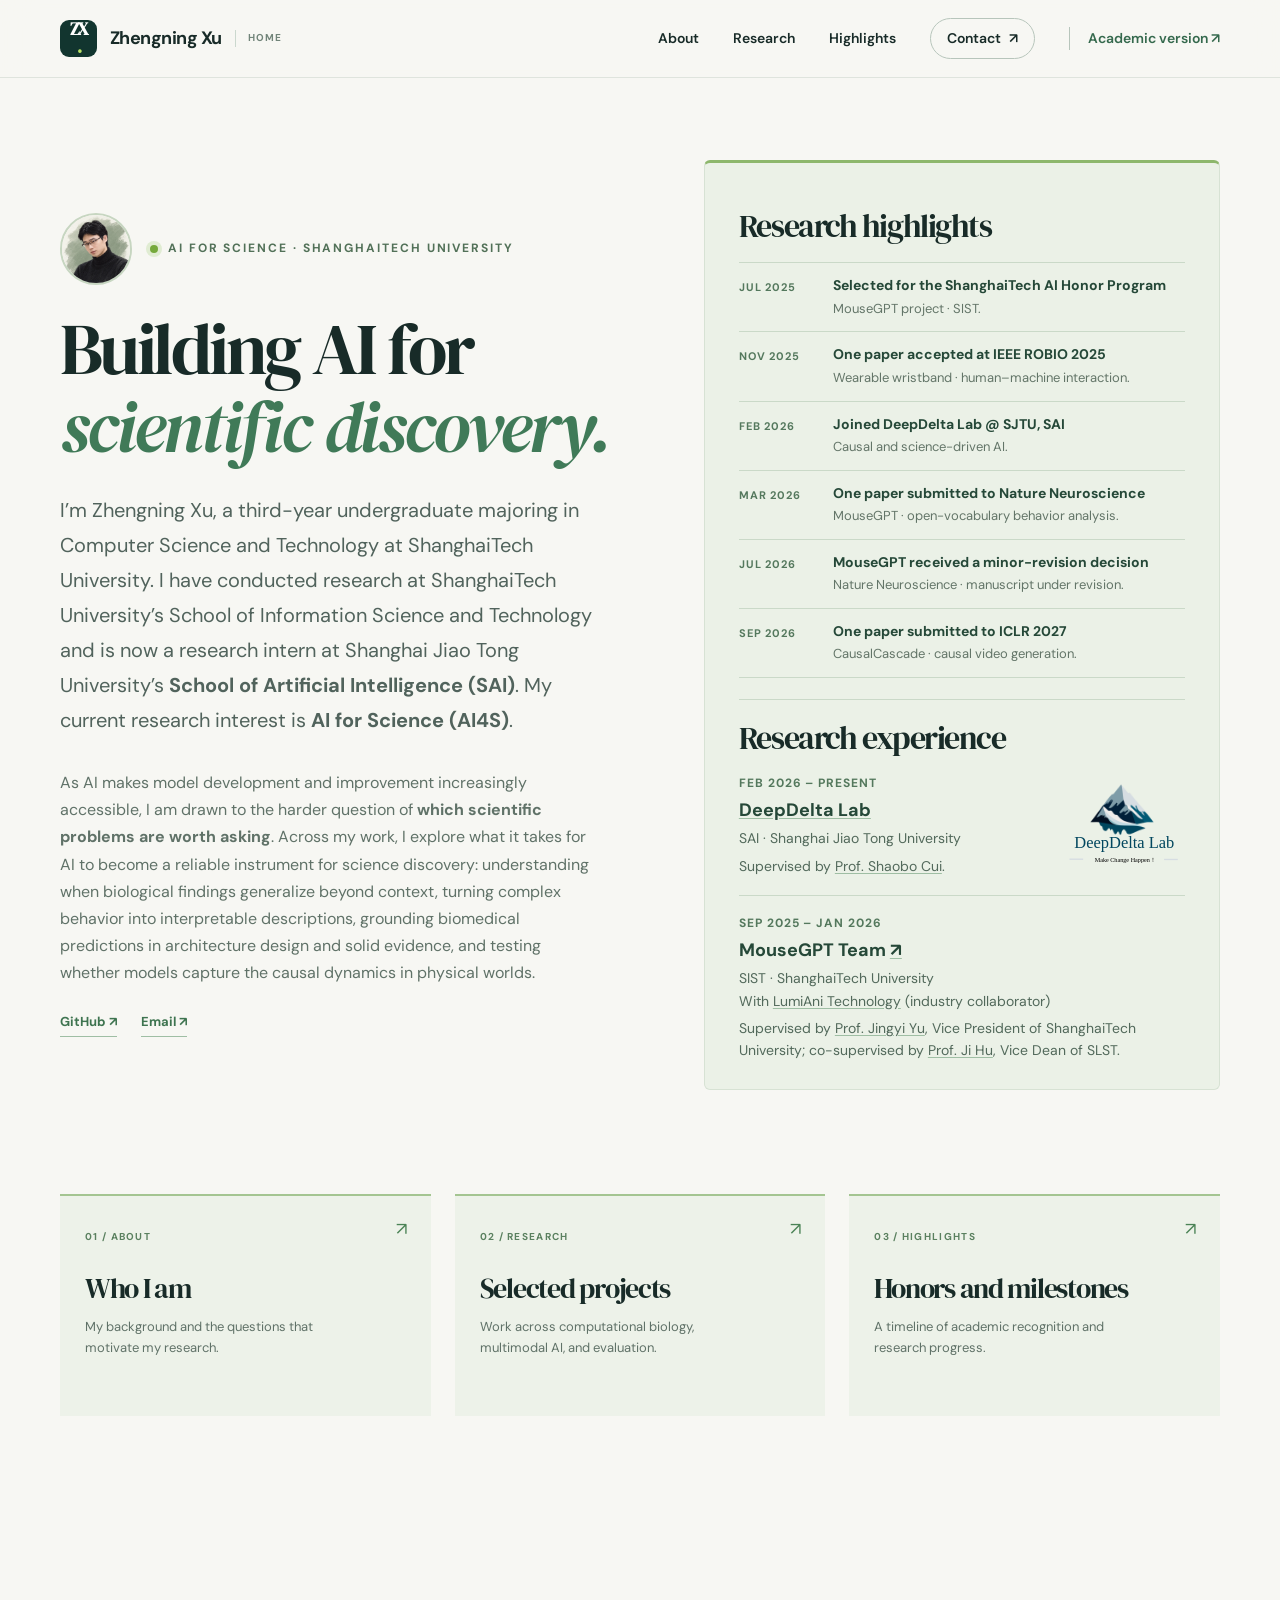
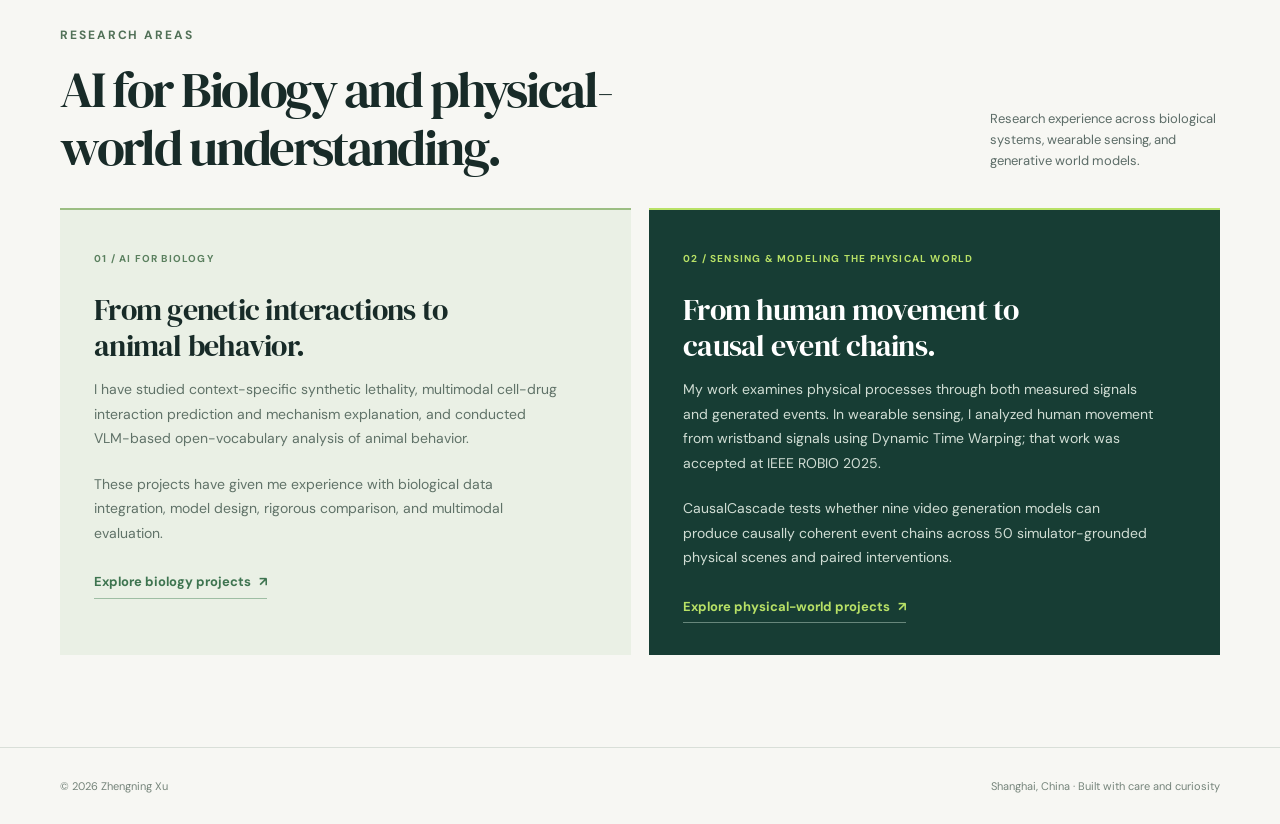
==== visual/index.html @ 9ac3971f "Publish both academic and visual homepage versions" ====
<!doctype html>
<html lang="en">
<head>
  <meta charset="utf-8">
  <meta name="viewport" content="width=device-width, initial-scale=1">
  <meta name="theme-color" content="#f7f7f3">
  <meta name="description" content="Zhengning Xu works on AI for Science, from multimodal animal behavior and cancer drug response to causal evaluation of generative video models.">
  <meta property="og:type" content="website">
  <meta property="og:title" content="Zhengning Xu · Academic Homepage">
  <meta property="og:description" content="Zhengning Xu works on AI for Science, from multimodal animal behavior and cancer drug response to causal evaluation of generative video models.">
  <meta property="og:url" content="https://owenxush.github.io/visual/">
  <title>Zhengning Xu · Academic Homepage</title>
  <link rel="canonical" href="https://owenxush.github.io/visual/">
  <link rel="icon" href="favicon.svg" type="image/svg+xml">
  <link rel="stylesheet" href="styles.css?v=15">
</head>
<body class="home-page">
  <a class="skip-link" href="#main">Skip to content</a>

  <header class="site-header">
    <div class="shell header-inner">
      <a class="brand" href="index.html" aria-label="Zhengning Xu, home" aria-current="page"><span class="brand-mark">ZX<span class="brand-dot">.</span></span><span class="brand-name">Zhengning Xu</span><span class="brand-home">Home</span></a>
      <nav aria-label="Main navigation">
        <a href="about.html">About</a>
        <a href="research.html">Research</a>
        <a href="highlights.html">Highlights</a>
        <a class="nav-contact" href="contact.html">Contact <span aria-hidden="true">↗</span></a>
        <a class="version-switch" href="../index.html" aria-label="Open the academic version of this page">Academic version ↗</a>
      </nav>
    </div>
  </header>

  <main id="main">
    <section class="hero shell" id="top" aria-labelledby="hero-title">
      <div class="hero-copy">
        <div class="hero-intro">
          <img class="hero-avatar" src="../assets/zhengning-portrait.webp" width="72" height="72" alt="Illustrated portrait of Zhengning Xu">
          <p class="eyebrow"><span class="signal" aria-hidden="true"></span> AI for Science · ShanghaiTech University</p>
        </div>
        <h1 id="hero-title">Building AI for <em>scientific discovery.</em></h1>
        <p class="hero-lede">I’m Zhengning Xu, a third-year undergraduate majoring in Computer Science and Technology at ShanghaiTech University. I have conducted research at ShanghaiTech University’s School of Information Science and Technology and is now a research intern at Shanghai Jiao Tong University’s <strong>School of Artificial Intelligence (SAI)</strong>. My current research interest is <strong>AI for Science (AI4S)</strong>.</p>
        <p class="hero-followup"> As AI makes model development and improvement increasingly accessible, I am drawn to the harder question of <strong>which scientific problems are worth asking</strong>. Across my work, I explore what it takes for AI to become a reliable instrument for science discovery: understanding when biological findings generalize beyond context, turning complex behavior into interpretable descriptions, grounding biomedical predictions in architecture design and solid evidence, and testing whether models capture the causal dynamics in physical worlds.</p>
        <div class="hero-social"><a href="https://github.com/OwenxuSH">GitHub ↗</a><a href="mailto:xuzhn2024@shanghaitech.edu.cn">Email ↗</a></div>
      </div>
      <div class="hero-evidence" aria-label="Research highlights">
        <h2>Research highlights</h2>
        <div class="hero-highlight-list">
          <article class="hero-highlight-item"><time datetime="2025-07">Jul 2025</time><div><b>Selected for the ShanghaiTech AI Honor Program</b><p>MouseGPT project · SIST.</p></div></article>
          <article class="hero-highlight-item"><time datetime="2025-11">Nov 2025</time><div><b>One paper accepted at IEEE ROBIO 2025</b><p>Wearable wristband · human–machine interaction.</p></div></article>
          <article class="hero-highlight-item"><time datetime="2026-02">Feb 2026</time><div><b>Joined DeepDelta Lab @ SJTU, SAI</b><p>Causal and science-driven AI.</p></div></article>
          <article class="hero-highlight-item"><time datetime="2026-03">Mar 2026</time><div><b>One paper submitted to Nature Neuroscience</b><p>MouseGPT · open-vocabulary behavior analysis.</p></div></article>
          <article class="hero-highlight-item"><time datetime="2026-07">Jul 2026</time><div><b>MouseGPT received a minor-revision decision</b><p>Nature Neuroscience · manuscript under revision.</p></div></article>
          <article class="hero-highlight-item"><time datetime="2026-09">Sep 2026</time><div><b>One paper submitted to ICLR 2027</b><p>CausalCascade · causal video generation.</p></div></article>
        </div>
        <section class="hero-experience" aria-labelledby="experience-title">
          <h2 id="experience-title">Research experience</h2>
          <div class="hero-experience-item">
            <div class="hero-experience-lab">
              <div>
                <span class="hero-experience-date">Feb 2026 – Present</span>
                <strong><a href="https://deepdeltalab.github.io/">DeepDelta Lab</a></strong>
                <p>SAI · Shanghai Jiao Tong University</p>
                <p>Supervised by <a href="https://soai.sjtu.edu.cn/cn/facultydetails/zzjs/cuishaobo">Prof. Shaobo Cui</a>.</p>
              </div>
              <a class="hero-experience-logo" href="https://deepdeltalab.github.io/" aria-label="Visit DeepDelta Lab"><img src="../assets/deepdelta-lab-logo.svg" width="120" height="84" alt="DeepDelta Lab logo"></a>
            </div>
          </div>
          <div class="hero-experience-item">
            <span class="hero-experience-date">Sep 2025 – Jan 2026</span>
            <strong>MouseGPT Team <a href="https://arxiv.org/abs/2503.10212" aria-label="Read the MouseGPT paper">↗</a></strong>
            <p>SIST · ShanghaiTech University<br>With <a href="https://lumiani.ai/">LumiAni Technology</a> (industry collaborator)</p>
            <p>Supervised by <a href="https://faculty.sist.shanghaitech.edu.cn/yujingyi/">Prof. Jingyi Yu</a>, Vice President of ShanghaiTech University; co-supervised by <a href="https://slst.shanghaitech.edu.cn/hj_en/main.htm">Prof. Ji Hu</a>, Vice Dean of SLST.</p>
          </div>
        </section>
      </div>
    </section>

    <section class="home-links shell" aria-label="Explore the website">
      <div class="home-link-grid">
        <a class="home-link" href="about.html"><span>01 / About</span><h2>Who I am</h2><p>My background and the questions that motivate my research.</p><b aria-hidden="true">↗</b></a>
        <a class="home-link" href="research.html"><span>02 / Research</span><h2>Selected projects</h2><p>Work across computational biology, multimodal AI, and evaluation.</p><b aria-hidden="true">↗</b></a>
        <a class="home-link" href="highlights.html"><span>03 / Highlights</span><h2>Honors and milestones</h2><p>A timeline of academic recognition and research progress.</p><b aria-hidden="true">↗</b></a>
      </div>
    </section>

    <section class="home-directions shell" aria-labelledby="directions-title">
      <div class="section-heading">
        <div><p class="section-kicker">Research areas</p><h2 id="directions-title">AI for Biology and physical-world understanding.</h2></div>
        <p>Research experience across biological systems, wearable sensing, and generative world models.</p>
      </div>
      <div class="direction-grid">
        <article class="direction-card">
          <span class="direction-number">01 / AI for Biology</span>
          <h3>From genetic interactions to animal behavior.</h3>
          <p>I have studied context-specific synthetic lethality, multimodal cell-drug interaction prediction and mechanism explanation, and conducted VLM-based open-vocabulary analysis of animal behavior.</p>
          <p>These projects have given me experience with biological data integration, model design, rigorous comparison, and multimodal evaluation.</p>
          <a class="text-link" href="research.html#biology">Explore biology projects <span aria-hidden="true">↗</span></a>
        </article>
        <article class="direction-card direction-card-dark">
          <span class="direction-number">02 / Sensing &amp; Modeling the Physical World</span>
          <h3>From human movement to causal event chains.</h3>
          <p>My work examines physical processes through both measured signals and generated events. In wearable sensing, I analyzed human movement from wristband signals using Dynamic Time Warping; that work was accepted at IEEE ROBIO 2025.</p>
          <p>CausalCascade tests whether nine video generation models can produce causally coherent event chains across 50 simulator-grounded physical scenes and paired interventions.</p>
          <a class="text-link" href="research.html#world-models">Explore physical-world projects <span aria-hidden="true">↗</span></a>
        </article>
      </div>
    </section>

  </main>

  <footer class="site-footer"><div class="shell footer-inner"><span>© 2026 Zhengning Xu</span><span>Shanghai, China <span aria-hidden="true">·</span> Built with care and curiosity</span></div></footer>
</body>
</html>
---- visual/styles.css ----
@import url('https://fonts.googleapis.com/css2?family=DM+Sans:wght@400;500;600;700&family=DM+Serif+Display:ital@0;1&display=swap');

:root{--paper:#f7f7f3;--white:#fff;--ink:#182b28;--muted:#5c6c67;--line:#d9dfd8;--dark:#12352f;--accent:#b8e166;--soft:#eaf0e5;--serif:'DM Serif Display',Georgia,serif;--sans:'DM Sans',-apple-system,BlinkMacSystemFont,'Segoe UI',sans-serif}
*{box-sizing:border-box}
html{scroll-behavior:smooth;scroll-padding-top:86px}
body{margin:0;background:var(--paper);color:var(--ink);font-family:var(--sans);font-size:17px;line-height:1.65;-webkit-font-smoothing:antialiased}
a{color:inherit;text-decoration:none}
button,a{-webkit-tap-highlight-color:transparent}
a:focus-visible{outline:3px solid #6b9e28;outline-offset:4px;border-radius:3px}
::selection{background:var(--accent);color:var(--dark)}
.shell{width:min(calc(100% - 80px),1160px);margin-inline:auto}
.skip-link{position:absolute;left:14px;top:-60px;z-index:20;padding:8px 14px;background:var(--dark);color:var(--white)}
.skip-link:focus{top:10px}
.site-header{height:78px;position:sticky;top:0;z-index:10;background:rgba(247,247,243,.93);border-bottom:1px solid rgba(217,223,216,.8);backdrop-filter:blur(16px)}
.header-inner{height:100%;display:flex;align-items:center;justify-content:space-between;gap:30px}
.brand{display:inline-flex;align-items:center;gap:13px;white-space:nowrap;font-weight:700;letter-spacing:-.03em;transition:color .2s}
.brand-mark{width:37px;height:37px;display:grid;place-items:center;background:var(--dark);border-radius:9px;color:var(--white);font-family:var(--serif);font-size:17px;line-height:1;letter-spacing:-.09em}
.brand-dot{color:var(--accent)}
.brand-name{font-size:18px}
.brand-home{padding-left:12px;border-left:1px solid #cbd8ce;color:#718479;font-size:10px;font-weight:700;letter-spacing:.12em;text-transform:uppercase}
.brand:hover .brand-name,.brand:hover .brand-home{color:#286547}
nav{display:flex;align-items:center;gap:34px;font-size:14px;font-weight:600}
nav a{transition:color .2s}
nav a:hover{color:#558326}
nav a[aria-current="page"]{color:#286547}
nav a[aria-current="page"]:not(.nav-contact){text-decoration:underline;text-decoration-color:#8ab75d;text-decoration-thickness:2px;text-underline-offset:8px}
.nav-contact{padding:8px 16px;border:1px solid #b7c5bb;border-radius:999px}
.nav-contact:hover{border-color:#558326}
.nav-contact[aria-current="page"]{background:#e8f0e2;border-color:#9fbea0}
.nav-contact span{padding-left:5px}
.hero{min-height:650px;display:grid;grid-template-columns:minmax(0,1.07fr) minmax(360px,.93fr);align-items:center;gap:50px;padding-block:82px 92px}
.hero-copy,.hero-intro,.hero-intro .eyebrow{min-width:0}
.eyebrow,.section-kicker{margin:0;color:#527158;text-transform:uppercase;letter-spacing:.16em;font-size:12px;font-weight:700}
.eyebrow{display:flex;align-items:center;gap:10px;overflow-wrap:anywhere}
.signal{height:8px;width:8px;border-radius:50%;background:#75a93b;box-shadow:0 0 0 4px #e0ecd2}
.hero-intro{display:flex;align-items:center;gap:18px}
.hero-avatar{width:72px;height:72px;flex:none;object-fit:cover;border:2px solid #c7d6c1;border-radius:50%;background:#eaf0e5}
h1,h2,h3,p{margin-top:0}
h1,h2{font-family:var(--serif);font-weight:400;letter-spacing:-.045em}
h1{font-size:clamp(54px,5.6vw,84px);line-height:1.09;max-width:680px;margin:25px 0 27px}
h1 em{color:#407a58;font-weight:400}
.hero-lede{max-width:535px;color:#51635c;font-size:20px;line-height:1.75;margin-bottom:31px}
.hero-followup{max-width:535px;color:#607268;font-size:16px;line-height:1.7}
.hero-social{display:flex;gap:24px;margin-top:24px;color:#3e7450;font-size:13px;font-weight:700}
.hero-social a{border-bottom:1px solid #9fbea4;padding-bottom:4px}
.hero-social a:hover{color:#6a9d36}
.hero-evidence{padding:32px 34px 27px;border:1px solid #d7e2d4;border-top:3px solid #8db76c;border-radius:6px;background:#ebf1e7}
.hero-evidence-kicker{margin:0;color:#54785d;text-transform:uppercase;letter-spacing:.15em;font-size:11px;font-weight:700}
.hero-evidence h2{max-width:380px;margin:12px 0 17px;font-size:32px;line-height:1.2}
.hero-evidence-item{display:grid;grid-template-columns:154px 1fr;align-items:center;gap:12px;padding:15px 0;border-top:1px solid #cad9c8}
.hero-evidence-item strong{color:#1b4c3a;font-family:var(--serif);font-size:40px;font-weight:400;letter-spacing:-.035em;line-height:1}
.hero-evidence-item strong span{color:#4c8655}
.hero-evidence-item b{display:block;color:#254838;font-size:14px;line-height:1.4}
.hero-evidence-item p{color:#637568;font-size:13px;line-height:1.55;margin:3px 0 0}
.hero-highlight-list{border-top:1px solid #cad9c8}
.hero-highlight-item{display:grid;grid-template-columns:82px 1fr;gap:12px;padding:13px 0;border-bottom:1px solid #cad9c8}
.hero-highlight-item time{padding-top:2px;color:#54785d;font-size:11px;font-weight:700;letter-spacing:.08em;text-transform:uppercase}
.hero-highlight-item b{display:block;color:#254838;font-size:14px;line-height:1.4}
.hero-highlight-item p{margin:3px 0 0;color:#637568;font-size:13px;line-height:1.5;white-space:nowrap;overflow:hidden;text-overflow:ellipsis}
.hero-highlight-item a{text-decoration:underline;text-decoration-color:#9fbea4;text-underline-offset:2px}
.hero-highlight-item a:hover{color:#3e7450}
.hero-experience{margin-top:21px;padding-top:19px;border-top:1px solid #cad9c8}
.hero-experience h2{max-width:none;margin:0 0 17px;font-size:32px;line-height:1.2}
.hero-experience-item+.hero-experience-item{margin-top:18px;padding-top:18px;border-top:1px solid #cad9c8}
.hero-experience-date{display:block;margin-bottom:4px;color:#54785d;font-size:12px;font-weight:700;letter-spacing:.08em;text-transform:uppercase}
.hero-experience-item strong{display:block;color:#254838;font-size:18px;line-height:1.35}
.hero-experience-item p{margin:5px 0 0;color:#52695b;font-size:14px;line-height:1.6}
.hero-experience-item a{text-decoration:underline;text-decoration-color:#9fbea4;text-underline-offset:2px}
.hero-experience-item a:hover{color:#3e7450}
.hero-experience-lab{display:flex;align-items:center;justify-content:space-between;gap:14px}
.hero-experience-lab>div{min-width:0}
.hero-experience-logo{display:block;width:120px;flex:none}
.hero-experience-logo img{display:block;width:100%;height:auto}
.home-links{padding-block:12px 110px}
.home-link-grid{display:grid;grid-template-columns:repeat(3,minmax(0,1fr));gap:24px}
.home-link{position:relative;min-height:222px;padding:24px 25px 28px;border-top:2px solid #a4c591;background:#edf2e9;transition:background .2s,transform .2s}
.home-link:hover{background:#e3eedc;transform:translateY(-3px)}
.home-link>span{color:#5a805f;font-size:10px;font-weight:700;letter-spacing:.13em;text-transform:uppercase}
.home-links .home-link h2{font-size:28px;line-height:1.2;margin:24px 0 10px}
.home-link p{max-width:270px;margin:0;color:#607268;font-size:13px;line-height:1.65}
.home-link b{position:absolute;right:24px;top:19px;color:#4b8356;font-size:18px;font-weight:400}
.home-question{padding:92px 0;background:var(--dark);color:var(--white)}
.home-question-layout{display:grid;grid-template-columns:minmax(0,.9fr) minmax(0,1.1fr);gap:clamp(50px,8vw,125px);align-items:start}
.home-question .section-kicker{color:var(--accent)}
.home-question h2{max-width:570px;margin:20px 0 0;color:var(--white);font-size:clamp(36px,4.1vw,54px);line-height:1.13}
.home-question-copy{max-width:590px;color:#d4e0d8;font-size:16px;line-height:1.8}
.home-question-copy p{margin:0 0 18px}
.text-link{display:inline-flex;align-items:center;gap:8px;color:#3e7450;font-size:13px;font-weight:700;border-bottom:1px solid #9fbea4;padding-bottom:5px;transition:color .2s}
.text-link:hover{color:#87aa42}
.home-question .text-link{margin-top:4px;color:var(--accent);border-color:#67877b}
.home-directions{padding-block:100px 92px}
.home-directions .section-heading{margin-bottom:32px}
.home-directions .section-heading h2{max-width:650px}
.direction-grid{display:grid;grid-template-columns:repeat(2,minmax(0,1fr));gap:18px}
.direction-card{min-height:380px;padding:32px 34px;background:#eaf0e5;border-top:2px solid #9cbe83}
.direction-card-dark{background:#173d34;border-color:var(--accent);color:var(--white)}
.direction-number{color:#5b805f;text-transform:uppercase;letter-spacing:.12em;font-size:10px;font-weight:700}
.direction-card-dark .direction-number{color:var(--accent)}
.direction-card h3{max-width:420px;margin:22px 0 13px;font-family:var(--serif);font-size:30px;font-weight:400;line-height:1.2;letter-spacing:-.025em}
.direction-card p{max-width:470px;color:#607268;font-size:14px;line-height:1.75;margin-bottom:21px}
.direction-card-dark p{color:#d0ddd4}
.direction-card-dark .text-link{color:var(--accent);border-color:#67877b}
.home-work-note{margin:22px 0 0;color:#78877c;font-size:12px}
.home-selected{padding:100px 0 105px;background:#e9efe7}
.home-selected .section-heading h2{max-width:730px}
.home-selected-list{border-top:1px solid #becdbf}
.home-selected-item{display:grid;grid-template-columns:18% minmax(0,1fr) 36px;gap:28px;padding:30px 0 34px;border-bottom:1px solid #becdbf}
.home-selected-index{color:#55775d;text-transform:uppercase;letter-spacing:.12em;font-size:10px;font-weight:700;padding-top:9px}
.home-selected-item h3{font-family:var(--serif);font-size:clamp(25px,2.6vw,34px);font-weight:400;letter-spacing:-.025em;line-height:1.2;margin:0 0 12px}
.home-selected-item p{max-width:730px;color:#53665a;font-size:15px;line-height:1.75;margin:0 0 9px}
.home-selected-item .home-selected-detail{color:#2d603f;font-size:13px;font-weight:600;line-height:1.6}
.home-selected-item>a{align-self:start;color:#477d51;font-size:23px;text-align:right}
.home-selected-item>a:hover{color:#87aa42}
h2{font-size:clamp(37px,4vw,54px);line-height:1.13}
.writing-layout{display:grid;grid-template-columns:34% 1fr;gap:7%}
.section-intro h2{margin:18px 0 0;max-width:330px}
.meta-label{display:block;color:#527158;font-size:10px;font-weight:700;letter-spacing:.13em;text-transform:uppercase;margin-bottom:7px}
.research-section{padding-block:110px 115px}
.section-heading{display:flex;justify-content:space-between;align-items:end;gap:30px;margin-bottom:40px}
.section-heading h2{margin:15px 0 0}
.section-heading>p{max-width:230px;color:var(--muted);font-size:13px;line-height:1.6;margin-bottom:5px}
.research-section>.section-heading>p{max-width:330px}
.project-list{border-top:1px solid #cdd8cc}
.project{display:grid;grid-template-columns:19% 1fr;gap:25px;border-bottom:1px solid #cdd8cc;padding:33px 0 39px}
.project-side{min-width:0}
.project-index{display:flex;align-items:start;justify-content:space-between;padding-right:34px;color:#7a9181;font-family:var(--serif);font-size:23px}
.project-icon{color:#78a34d;font-family:var(--sans);font-size:29px;font-weight:400;line-height:1}
.project-main{min-width:0;max-width:860px}
.project-topline{display:flex;justify-content:space-between;gap:20px;color:#5b8065;font-size:10px;font-weight:700;letter-spacing:.12em;text-transform:uppercase}
.project-topline span:last-child{color:#85938a;text-align:right}
.project h3{font-family:var(--serif);font-size:clamp(25px,2.6vw,35px);font-weight:400;letter-spacing:-.025em;line-height:1.22;margin:13px 0 14px}
.project h3 span{color:#60856b}
.project-summary{max-width:770px;margin-bottom:12px;color:#3e544a;font-size:16px;line-height:1.75}
.project-contribution{max-width:790px;margin-bottom:19px;color:#68776d;font-size:14px;line-height:1.75}
.project-contribution strong{color:#264a38}
.project-question{margin:2px 0 19px;color:#3c7150;font-size:12px;font-weight:700;letter-spacing:.025em}
.project-detail{max-width:790px;margin:0 0 14px;color:#53665a;font-size:15px;line-height:1.8}
.project-figure{width:100%;margin:25px 0 0}
.project-figure>a{display:block;height:150px;padding:9px;border:1px solid #d4dfd1;border-radius:8px;background:#fff;transition:border-color .2s,box-shadow .2s}
.project-figure>a:hover{border-color:#8eb893;box-shadow:0 10px 25px rgba(23,55,43,.08)}
.project-figure img{display:block;width:100%;height:100%;object-fit:contain}
.project-figure figcaption{margin-top:8px;color:#718276;font-size:10px;letter-spacing:.08em;line-height:1.5;text-transform:uppercase}
.project-figure-note{display:block;margin-bottom:5px;color:#52695d;font-size:12px;font-weight:500;letter-spacing:0;line-height:1.45;text-transform:none}
.project-figure figcaption a{color:#487558;text-decoration:underline;text-decoration-color:#a8c0a9;text-underline-offset:3px}
.tags{display:flex;flex-wrap:wrap;gap:7px}
.tags span{padding:4px 10px;border:1px solid #cbdaca;border-radius:100px;color:#4d7157;font-size:11px;font-weight:600;line-height:1.4}
.writing-section{padding:98px 0 104px;background:#e9efe7}
.writing-section .section-intro>p:last-child{max-width:290px;color:#637467;font-size:14px;line-height:1.7;margin-top:18px}
.paper-list{border-top:1px solid #becdbf}
.paper{padding:26px 0 29px;border-bottom:1px solid #becdbf}
.paper-type{color:#558262;font-size:10px;font-weight:700;letter-spacing:.12em;text-transform:uppercase}
.paper h3{max-width:680px;margin:9px 0 12px;font-family:var(--serif);font-size:25px;font-weight:400;line-height:1.3;letter-spacing:-.02em}
.paper p{margin-bottom:5px;color:#4e6155;font-size:13px;line-height:1.65}
.paper-note{color:#789180;font-size:12px}
.milestones-section{padding:26px 0 90px}
.milestone-list{list-style:none;margin:0;padding:0;border-top:1px solid var(--line)}
.milestone{display:grid;grid-template-columns:110px minmax(0,1fr);gap:16px;padding:16px 0 18px;border-bottom:1px solid var(--line)}
.milestone time{padding-top:5px;color:#5e8066;font-size:13px;font-weight:700;letter-spacing:.06em;white-space:nowrap}
.milestone h3{margin:0;color:var(--dark);font-family:var(--serif);font-size:21px;font-weight:400;letter-spacing:-.01em;line-height:1.35}
.milestone p{margin:3px 0 0;color:#708176;font-size:14px;line-height:1.6}
.contact-section{padding-block:100px 113px}
.contact-layout{display:flex;align-items:end;justify-content:space-between;gap:40px}
.contact-layout h2{margin:17px 0 9px}
.contact-layout p{max-width:420px;margin:0;color:var(--muted);font-size:15px}
.contact-link{border-bottom:1px solid #235b40;padding-bottom:8px;color:#235b40;font-family:var(--serif);font-size:clamp(17px,2vw,25px);white-space:nowrap;transition:color .2s}
.contact-link:hover{color:#659632}
.contact-link span{font-family:var(--sans);font-size:18px}
.site-footer{border-top:1px solid var(--line)}
.footer-inner{min-height:76px;display:flex;align-items:center;justify-content:space-between;gap:20px;color:#75847a;font-size:11px}
.inner-page main{min-height:calc(100vh - 154px)}
.page-intro{min-width:0;padding-block:94px 65px;border-bottom:1px solid var(--line)}
.highlights-intro{padding-block:70px 42px}
.page-intro h1{width:100%;max-width:900px;font-size:clamp(52px,5.2vw,76px);margin:17px 0 20px;overflow-wrap:anywhere}
.page-intro>p:last-child{max-width:700px;color:#5f7165;font-size:19px;line-height:1.75;margin:0}
.about-intro{display:grid;grid-template-columns:minmax(0,1fr) 260px;align-items:center;gap:70px}
.about-intro-copy>.about-bilingual{max-width:700px}
.about-intro-copy>.about-bilingual>p:first-child{color:#5f7165;font-size:19px;line-height:1.75}
.about-intro-copy>.about-bilingual>.about-translation{font-size:16px}
.about-portrait{display:block;width:260px;height:260px;object-fit:cover;border:1px solid #d0dccd;border-radius:8px;background:#eaf0e5}
.about-detail{display:grid;grid-template-columns:minmax(0,1fr) 320px;gap:clamp(48px,7vw,110px);padding-block:65px 110px}
.about-story h2{font-size:clamp(36px,3.5vw,48px);line-height:1.18;margin:0 0 24px}
.about-story p{max-width:700px;color:#53655b;font-size:18px;line-height:1.8;margin:0 0 20px}
.about-story strong{color:var(--dark);font-weight:700}
.about-bilingual>p:first-child{margin:0 0 6px}
.about-bilingual>.about-translation,.about-facts .about-translation{margin:0;color:#708177;font-family:var(--sans);font-size:15px;line-height:1.75;letter-spacing:0}
.about-bilingual+.about-bilingual{margin-top:24px}
.about-facts{align-self:start;background:#e9f0e5;border-left:3px solid #97b886;padding:27px 29px;color:#355346}
.about-facts>div+div{border-top:1px solid #cbd9ca;margin-top:22px;padding-top:22px}
.about-facts p{margin:0;font-size:14px;line-height:1.7}
.about-facts .about-translation{margin-top:8px;font-size:13px}
.about-philosophy{padding:94px 0 100px;background:#e9efe7}
.about-philosophy .section-intro h2{max-width:390px}
.philosophy-copy{max-width:760px}
.philosophy-copy p{color:#506258;font-size:16px;line-height:1.85;margin:0 0 17px}
.philosophy-copy strong{color:var(--dark)}
.philosophy-copy .about-translation{font-size:15px}
.philosophy-copy .philosophy-emphasis{color:#2a5b3e;font-family:var(--serif);font-size:25px;line-height:1.45;margin:26px 0}
.about-current{padding:95px 0 102px;background:#e9efe7}
.about-current h2{max-width:800px;margin:18px 0 35px}
.about-current-grid{display:grid;grid-template-columns:repeat(2,minmax(0,1fr));gap:60px}
.about-current-grid article{border-top:2px solid #9dbc91;padding-top:27px}
.about-current-grid h3{max-width:470px;font-family:var(--serif);font-size:31px;font-weight:400;line-height:1.2;letter-spacing:-.02em;margin:15px 0 18px}
.about-current-grid p{color:#56695d;font-size:15px;line-height:1.8;margin:0 0 15px}
.about-current-grid strong{color:var(--dark)}
.about-outlook{padding-block:94px 105px}
.about-outlook>h2{max-width:800px;margin:18px 0 30px}
.about-outlook .outlook-lede{max-width:820px;color:#506457;font-size:18px;line-height:1.8;margin:0 0 25px}
.outlook-grid{display:grid;grid-template-columns:repeat(2,minmax(0,1fr));gap:42px;max-width:930px}
.outlook-grid p{color:#56675d;font-size:16px;line-height:1.8}
.outlook-close{max-width:800px;margin:20px 0 0;padding-top:22px;border-top:1px solid var(--line);color:#28533c;font-family:var(--serif);font-size:clamp(20px,2.3vw,28px);line-height:1.45}
.research-intro .research-intro-question{padding-top:15px;color:#365f45;font-family:var(--serif);font-size:22px;line-height:1.55}
.research-intro>p:not(.section-kicker):not(.research-intro-question){max-width:none;color:#5f7165;font-size:19px;line-height:1.75}
.research-intro>p.research-intro-question{max-width:none}
.research-intro-question strong{font-weight:400}
.research-area-label{display:grid;grid-template-columns:48px minmax(180px,.7fr) 1fr;align-items:baseline;gap:14px;padding:25px 0 14px;border-bottom:1px solid #bfcfbe}
.research-area-label>span{color:#729177;font-family:var(--serif);font-size:17px}
.research-area-label h3{margin:0;font-family:var(--serif);font-size:24px;font-weight:400;letter-spacing:-.02em}
.research-area-label p{margin:0;color:#6d7d70;font-size:12px;text-align:right}
.research-area-label.physical-world-label{margin-top:56px}
.research-common{padding:84px 0 93px;background:#e9efe7}
.research-common-layout{display:grid;grid-template-columns:25% 1fr;gap:45px}
.research-common-layout h2{max-width:720px;font-size:clamp(35px,4vw,51px);margin:0 0 18px}
.research-common-layout>p{margin-top:8px}
.research-common-layout>div>p{max-width:700px;color:#596a5d;font-size:16px;line-height:1.8;margin:0}
.research-common-layout>div>p+p{margin-top:16px}
.inner-page .research-section{padding-top:62px}
.inner-page .writing-section{margin-top:54px}
.inner-page .contact-section{padding-block:85px 110px}
@media(max-width:900px){.shell{width:min(calc(100% - 48px),1160px)}.hero{grid-template-columns:minmax(0,1fr);gap:35px;padding-block:65px}.hero-copy,.hero-evidence{min-width:0}.hero-evidence{max-width:640px}.writing-layout{grid-template-columns:1fr;gap:30px}.section-intro h2{max-width:none}.research-section{padding-block:80px}.project{grid-template-columns:80px 1fr}.project-index{padding-right:10px}.contact-layout{align-items:start;flex-direction:column;gap:25px}.home-question-layout{grid-template-columns:1fr;gap:28px}.home-question h2{max-width:680px}.research-common-layout{grid-template-columns:1fr;gap:22px}.research-common-layout>p{margin:0}.about-current-grid{gap:30px}}
@media(max-width:600px){html{scroll-padding-top:110px}.shell{width:min(calc(100% - 36px),1160px)}.site-header{height:auto;min-height:68px}.header-inner{min-height:68px;flex-wrap:wrap;gap:0;padding:13px 0}.brand-name{font-size:14px}nav{width:100%;justify-content:space-between;gap:8px;padding-top:13px;font-size:11px}nav a{white-space:nowrap}.nav-contact{padding:4px 9px}.hero{padding-block:62px 70px;gap:38px;min-height:0}.hero-lede{font-size:16px}.hero-evidence{padding:25px 23px}.hero-evidence-item{grid-template-columns:125px 1fr;gap:10px}.hero-evidence-item strong{font-size:32px}.writing-section{padding:70px 0}.research-section{padding-block:75px}.section-heading{display:block}.section-heading>p{margin:13px 0 0}.project{grid-template-columns:1fr;gap:10px;padding:28px 0}.project-index{justify-content:space-between;padding-right:0}.project-icon{font-size:23px}.project-topline{flex-wrap:wrap;gap:3px}.project-topline span:last-child{text-align:left}.project h3{font-size:27px}.project-summary{font-size:15px}.paper h3{font-size:23px}.contact-section{padding-block:75px}.contact-link{white-space:normal;overflow-wrap:anywhere}.footer-inner{align-items:start;flex-direction:column;gap:3px;padding:19px 0}}
@media(max-width:900px){.home-link-grid{gap:12px}.home-link{padding:20px;min-height:240px}.page-intro{padding-block:75px 48px}.about-intro{grid-template-columns:minmax(0,1fr) 200px;gap:30px}.about-portrait{width:200px;height:200px}.inner-page .research-section{padding-top:50px}.about-detail{grid-template-columns:1fr;gap:30px}}
@media(max-width:600px){.home-links{padding-block:0 70px}.home-link-grid{grid-template-columns:1fr}.home-link{min-height:165px}.home-links .home-link h2{margin-top:17px}.home-question{padding:68px 0}.home-question h2{font-size:38px}.home-question-copy{font-size:15px}.home-directions{padding-block:70px}.direction-grid{grid-template-columns:1fr}.direction-card{min-height:0;padding:26px 24px}.direction-card h3{font-size:27px}.home-selected{padding:68px 0 72px}.home-selected-item{grid-template-columns:1fr 28px;gap:7px}.home-selected-index{grid-column:1 / -1;padding:0}.home-selected-item h3{font-size:27px}.page-intro{padding-block:60px 48px}.page-intro h1{font-size:46px}.page-intro>p:last-child{font-size:16px}.about-detail{padding-block:48px 70px}.about-story p{font-size:16px}.about-facts{padding:22px}.about-philosophy{padding:67px 0}.philosophy-copy p{font-size:15px}.philosophy-copy .philosophy-emphasis{font-size:22px}.about-current{padding:70px 0}.about-current-grid{grid-template-columns:1fr;gap:32px}.about-current-grid h3{font-size:27px}.about-outlook{padding-block:68px 75px}.outlook-grid{grid-template-columns:1fr;gap:3px}.research-intro .research-intro-question{font-size:19px}.research-area-label{grid-template-columns:34px 1fr;gap:8px;padding-top:22px}.research-area-label p{grid-column:2;text-align:left}.research-area-label.physical-world-label{margin-top:36px}.research-common{padding:65px 0}.research-common-layout h2{font-size:36px}.inner-page .writing-section{margin-top:36px}.inner-page .contact-section{padding-block:65px 90px}}
@media(max-width:600px){body{font-size:16px}.eyebrow,.section-kicker{font-size:11px}h1{font-size:50px}}
@media(max-width:600px){.hero-copy{width:100%}.hero-intro{width:100%;gap:12px}.hero-intro .eyebrow{flex:1 1 0;flex-wrap:wrap;line-height:1.4}.hero-copy h1,.hero-lede,.hero-followup{max-width:100%;overflow-wrap:anywhere}.hero-avatar{width:58px;height:58px}.about-intro{grid-template-columns:1fr;gap:25px}.about-intro-copy>p:last-child{font-size:16px}.about-portrait{width:180px;height:180px}}
@media(min-width:601px) and (max-width:900px){.research-section .project{grid-template-columns:160px minmax(0,1fr)}.project-figure>a{height:120px}}
@media(max-width:600px){.project-side{display:flex;align-items:flex-start;gap:16px}.project-side .project-index{width:80px;flex:none}.project-figure{width:150px;margin:0}.project-figure>a{height:105px;padding:6px}}
@media(min-width:901px){.research-intro h1{max-width:none;white-space:nowrap}}
@media(max-width:600px){.highlights-intro{padding-block:50px 32px}.milestones-section{padding:24px 0 76px}.milestone{grid-template-columns:78px minmax(0,1fr);gap:10px;padding:15px 0 17px}.milestone time{font-size:12px}.milestone h3{font-size:18px}}
@media(prefers-reduced-motion:reduce){html{scroll-behavior:auto}*,*::before,*::after{transition:none!important;animation:none!important}}
nav .version-switch{padding-left:18px;border-left:1px solid #b7c5bb;color:#35694d}
@media(max-width:600px){nav{flex-wrap:wrap;justify-content:flex-start}nav .version-switch{padding-left:0;border-left:0}}
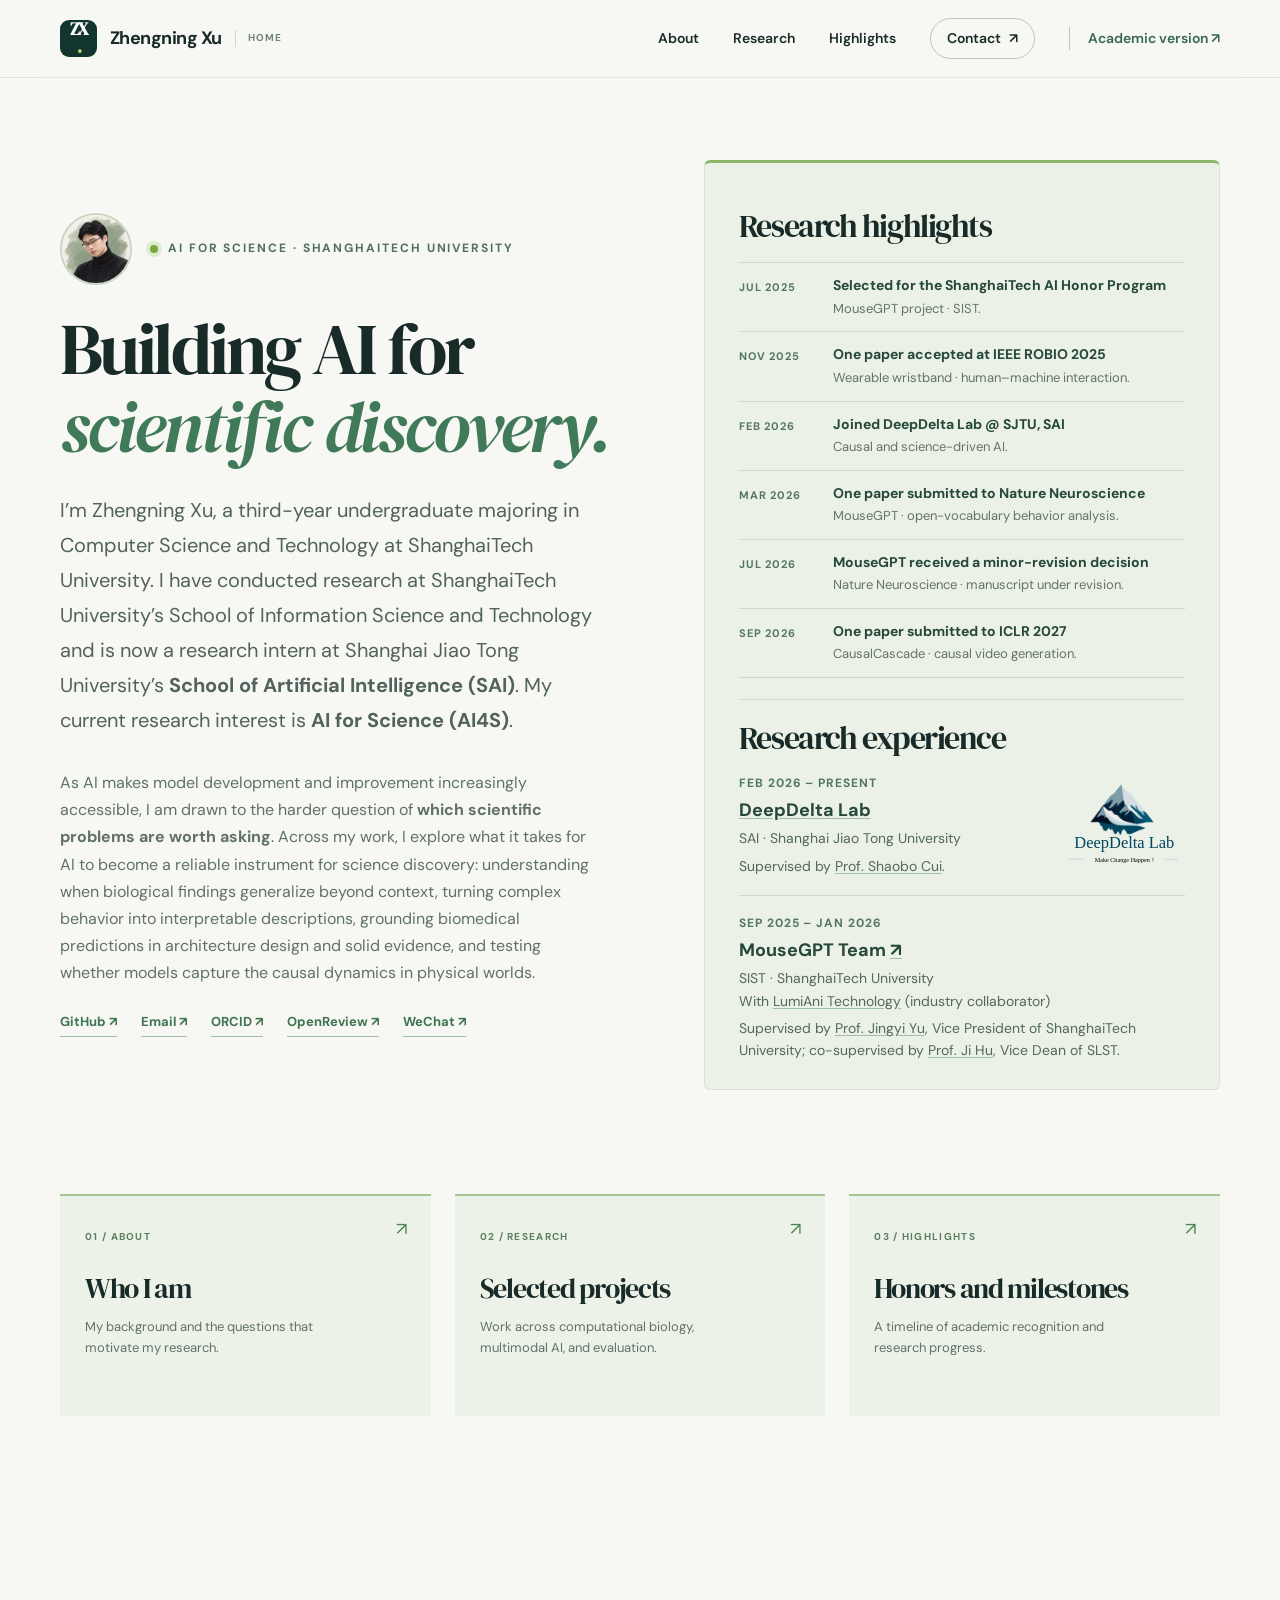
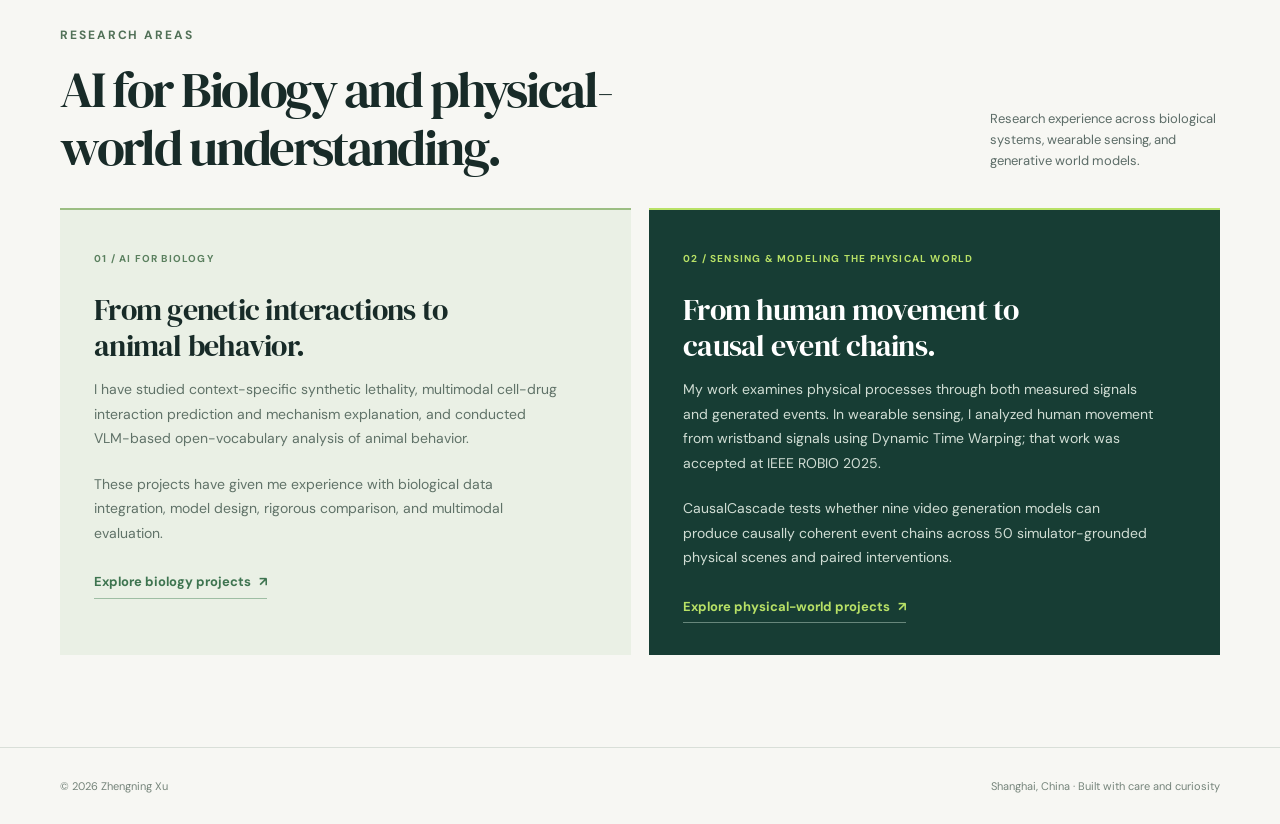
==== commit 840ea5f1: "Update contact profiles and publish latest homepage edits" ====
--- a/visual/index.html
+++ b/visual/index.html
@@ -12,7 +12,7 @@
   <title>Zhengning Xu · Academic Homepage</title>
   <link rel="canonical" href="https://owenxush.github.io/visual/">
   <link rel="icon" href="favicon.svg" type="image/svg+xml">
-  <link rel="stylesheet" href="styles.css?v=15">
+  <link rel="stylesheet" href="styles.css?v=20">
 </head>
 <body class="home-page">
   <a class="skip-link" href="#main">Skip to content</a>
@@ -40,7 +40,7 @@
         <h1 id="hero-title">Building AI for <em>scientific discovery.</em></h1>
         <p class="hero-lede">I’m Zhengning Xu, a third-year undergraduate majoring in Computer Science and Technology at ShanghaiTech University. I have conducted research at ShanghaiTech University’s School of Information Science and Technology and is now a research intern at Shanghai Jiao Tong University’s <strong>School of Artificial Intelligence (SAI)</strong>. My current research interest is <strong>AI for Science (AI4S)</strong>.</p>
         <p class="hero-followup"> As AI makes model development and improvement increasingly accessible, I am drawn to the harder question of <strong>which scientific problems are worth asking</strong>. Across my work, I explore what it takes for AI to become a reliable instrument for science discovery: understanding when biological findings generalize beyond context, turning complex behavior into interpretable descriptions, grounding biomedical predictions in architecture design and solid evidence, and testing whether models capture the causal dynamics in physical worlds.</p>
-        <div class="hero-social"><a href="https://github.com/OwenxuSH">GitHub ↗</a><a href="mailto:xuzhn2024@shanghaitech.edu.cn">Email ↗</a></div>
+        <div class="hero-social"><a href="https://github.com/OwenxuSH">GitHub ↗</a><a href="mailto:xuzhn2024@shanghaitech.edu.cn">Email ↗</a><a href="https://orcid.org/0009-0003-8633-6559">ORCID ↗</a><a href="https://openreview.net/profile?id=%7EZhengning_Xu1">OpenReview ↗</a><a href="contact.html#wechat">WeChat ↗</a></div>
       </div>
       <div class="hero-evidence" aria-label="Research highlights">
         <h2>Research highlights</h2>
--- a/visual/styles.css
+++ b/visual/styles.css
@@ -239,3 +239,11 @@
 @media(prefers-reduced-motion:reduce){html{scroll-behavior:auto}*,*::before,*::after{transition:none!important;animation:none!important}}
 nav .version-switch{padding-left:18px;border-left:1px solid #b7c5bb;color:#35694d}
 @media(max-width:600px){nav{flex-wrap:wrap;justify-content:flex-start}nav .version-switch{padding-left:0;border-left:0}}
+.hero-social{flex-wrap:wrap}
+.contact-profile-links{margin:28px 0 0;color:#5c6c67;font-size:14px;line-height:1.7}
+.contact-profile-links a{text-decoration:underline;text-underline-offset:3px}
+.wechat-contact{margin-top:50px;padding-top:34px;border-top:1px solid #d7e2d4}
+.wechat-contact h2{margin:0 0 8px;font-size:30px}
+.wechat-contact p{margin:0 0 18px;color:var(--muted);font-size:15px}
+.wechat-qr-link{display:inline-block;max-width:100%}
+.wechat-qr{display:block;width:min(100%,360px);height:auto;mix-blend-mode:multiply}
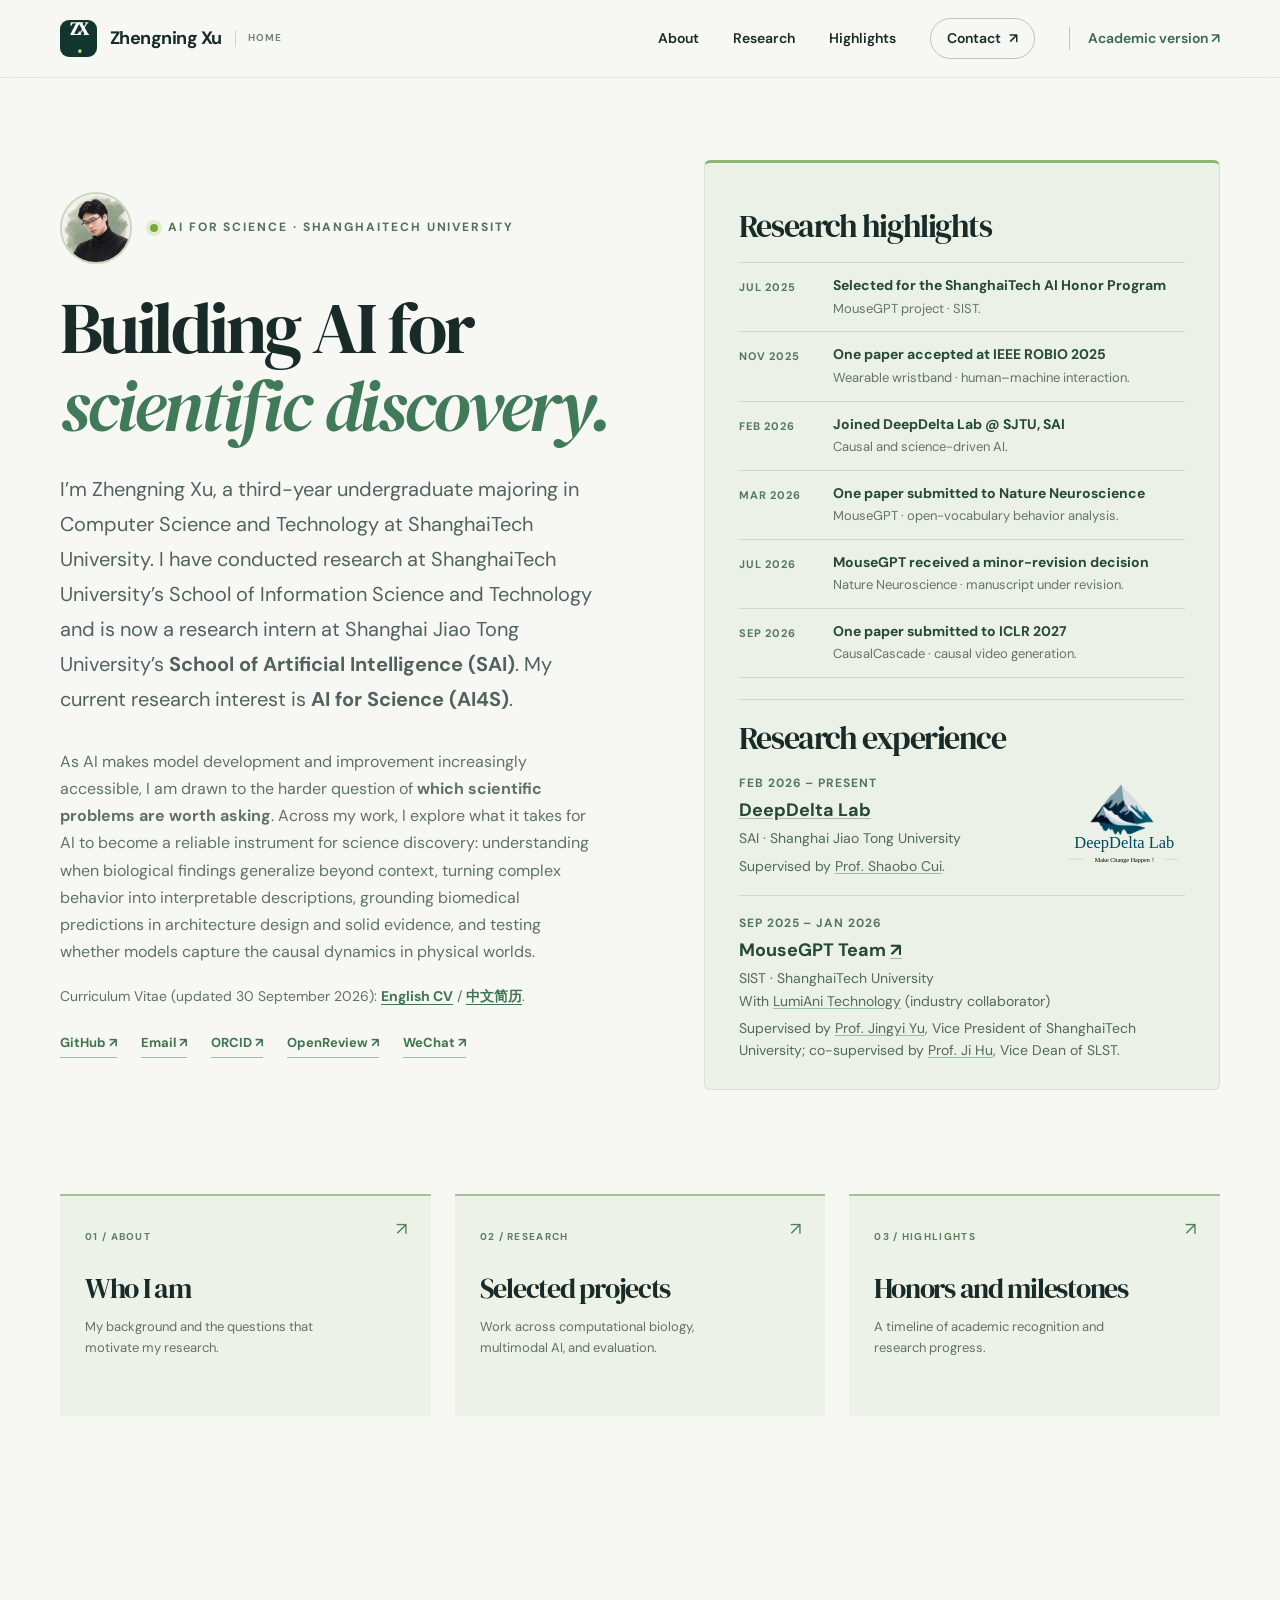
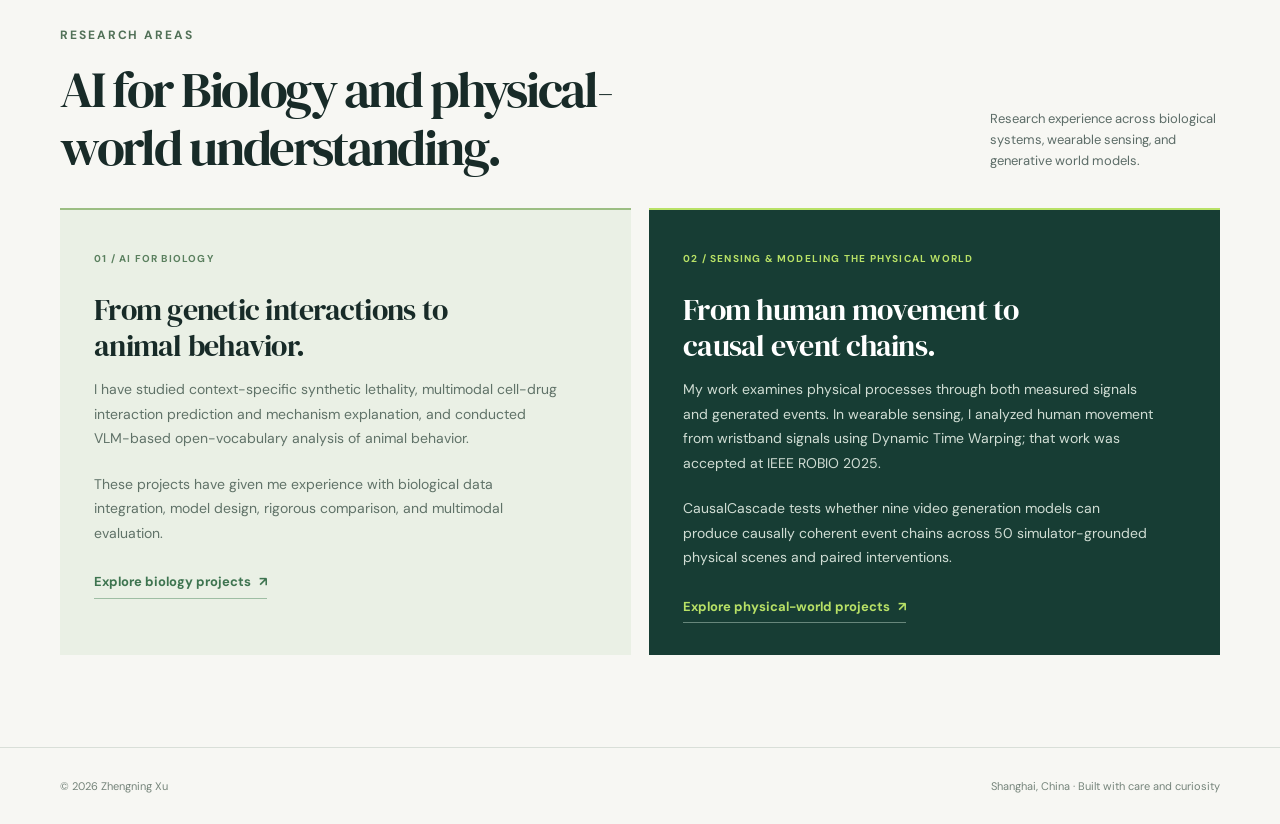
==== commit bf58ea99: "Add bilingual CV links to both homepages" ====
--- a/visual/index.html
+++ b/visual/index.html
@@ -12,7 +12,7 @@
   <title>Zhengning Xu · Academic Homepage</title>
   <link rel="canonical" href="https://owenxush.github.io/visual/">
   <link rel="icon" href="favicon.svg" type="image/svg+xml">
-  <link rel="stylesheet" href="styles.css?v=20">
+  <link rel="stylesheet" href="styles.css?v=21">
 </head>
 <body class="home-page">
   <a class="skip-link" href="#main">Skip to content</a>
@@ -40,6 +40,7 @@
         <h1 id="hero-title">Building AI for <em>scientific discovery.</em></h1>
         <p class="hero-lede">I’m Zhengning Xu, a third-year undergraduate majoring in Computer Science and Technology at ShanghaiTech University. I have conducted research at ShanghaiTech University’s School of Information Science and Technology and is now a research intern at Shanghai Jiao Tong University’s <strong>School of Artificial Intelligence (SAI)</strong>. My current research interest is <strong>AI for Science (AI4S)</strong>.</p>
         <p class="hero-followup"> As AI makes model development and improvement increasingly accessible, I am drawn to the harder question of <strong>which scientific problems are worth asking</strong>. Across my work, I explore what it takes for AI to become a reliable instrument for science discovery: understanding when biological findings generalize beyond context, turning complex behavior into interpretable descriptions, grounding biomedical predictions in architecture design and solid evidence, and testing whether models capture the causal dynamics in physical worlds.</p>
+        <p class="hero-cv">Curriculum Vitae (updated <time datetime="2026-09-30">30 September 2026</time>): <a href="../files/cv_en.pdf">English CV</a> / <a href="../files/cv_cn.pdf" lang="zh-CN">中文简历</a>.</p>
         <div class="hero-social"><a href="https://github.com/OwenxuSH">GitHub ↗</a><a href="mailto:xuzhn2024@shanghaitech.edu.cn">Email ↗</a><a href="https://orcid.org/0009-0003-8633-6559">ORCID ↗</a><a href="https://openreview.net/profile?id=%7EZhengning_Xu1">OpenReview ↗</a><a href="contact.html#wechat">WeChat ↗</a></div>
       </div>
       <div class="hero-evidence" aria-label="Research highlights">
--- a/visual/styles.css
+++ b/visual/styles.css
@@ -41,6 +41,8 @@
 h1 em{color:#407a58;font-weight:400}
 .hero-lede{max-width:535px;color:#51635c;font-size:20px;line-height:1.75;margin-bottom:31px}
 .hero-followup{max-width:535px;color:#607268;font-size:16px;line-height:1.7}
+.hero-cv{max-width:535px;margin:20px 0 0;color:#607268;font-size:14px;line-height:1.6}
+.hero-cv a{color:#3e7450;text-decoration:underline;text-underline-offset:3px;font-weight:700}
 .hero-social{display:flex;gap:24px;margin-top:24px;color:#3e7450;font-size:13px;font-weight:700}
 .hero-social a{border-bottom:1px solid #9fbea4;padding-bottom:4px}
 .hero-social a:hover{color:#6a9d36}
